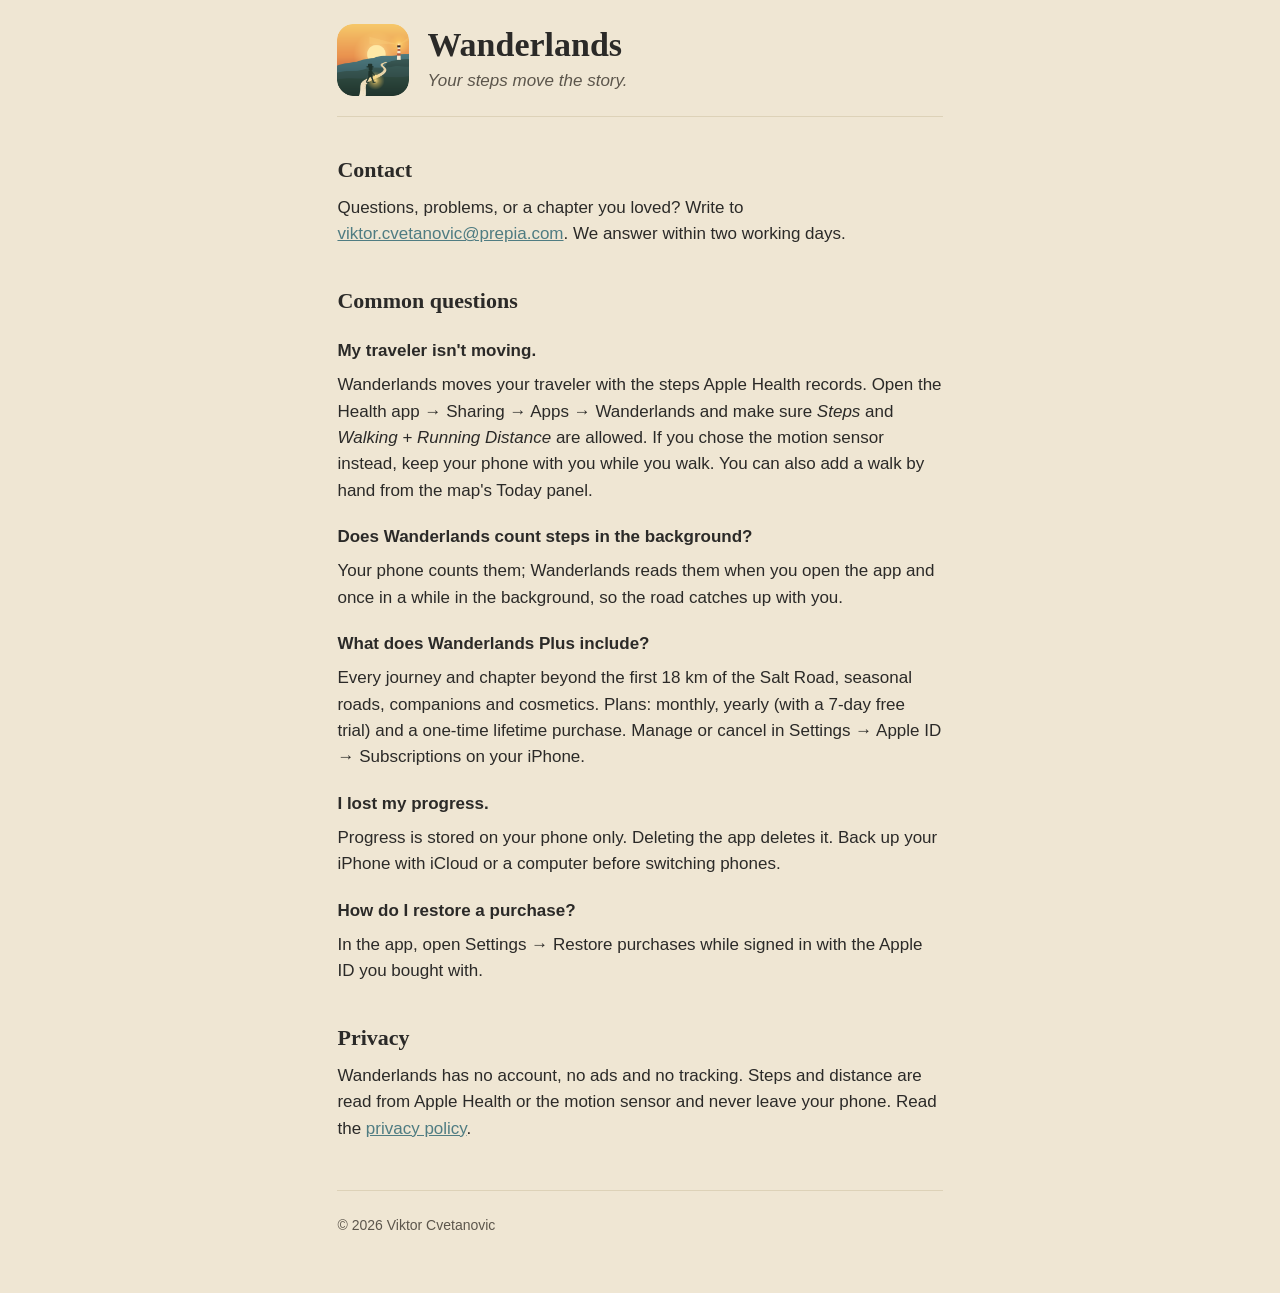
==== index.html @ bd942273 "Wanderlands support page and privacy policy Co-Authored-By: Claude Fable 5.1 <noreply@anthropic.com>" ====
<!doctype html>
<html lang="en">
<head>
  <meta charset="utf-8">
  <meta name="viewport" content="width=device-width, initial-scale=1">
  <title>Wanderlands Support</title>
  <meta name="description" content="Help and contact for Wanderlands: Walking Game.">
  <link rel="icon" href="icon.png">
  <link rel="stylesheet" href="site.css">
</head>
<body>
  <main>
    <header class="hero">
      <img src="icon.png" alt="" width="72" height="72">
      <div>
        <h1>Wanderlands</h1>
        <p class="tagline">Your steps move the story.</p>
      </div>
    </header>

    <section>
      <h2>Contact</h2>
      <p>Questions, problems, or a chapter you loved? Write to <a href="mailto:viktor.cvetanovic@prepia.com">viktor.cvetanovic@prepia.com</a>. We answer within two working days.</p>
    </section>

    <section>
      <h2>Common questions</h2>
      <h3>My traveler isn't moving.</h3>
      <p>Wanderlands moves your traveler with the steps Apple Health records. Open the Health app → Sharing → Apps → Wanderlands and make sure <em>Steps</em> and <em>Walking + Running Distance</em> are allowed. If you chose the motion sensor instead, keep your phone with you while you walk. You can also add a walk by hand from the map's Today panel.</p>
      <h3>Does Wanderlands count steps in the background?</h3>
      <p>Your phone counts them; Wanderlands reads them when you open the app and once in a while in the background, so the road catches up with you.</p>
      <h3>What does Wanderlands Plus include?</h3>
      <p>Every journey and chapter beyond the first 18 km of the Salt Road, seasonal roads, companions and cosmetics. Plans: monthly, yearly (with a 7-day free trial) and a one-time lifetime purchase. Manage or cancel in Settings → Apple ID → Subscriptions on your iPhone.</p>
      <h3>I lost my progress.</h3>
      <p>Progress is stored on your phone only. Deleting the app deletes it. Back up your iPhone with iCloud or a computer before switching phones.</p>
      <h3>How do I restore a purchase?</h3>
      <p>In the app, open Settings → Restore purchases while signed in with the Apple ID you bought with.</p>
    </section>

    <section>
      <h2>Privacy</h2>
      <p>Wanderlands has no account, no ads and no tracking. Steps and distance are read from Apple Health or the motion sensor and never leave your phone. Read the <a href="privacy.html">privacy policy</a>.</p>
    </section>

    <footer>
      <p>© 2026 Viktor Cvetanovic</p>
    </footer>
  </main>
</body>
</html>
---- site.css ----
:root { --bg: #EFE6D3; --surface: #F7F1E4; --line: #DDD2B8; --fg: #2B2A28; --muted: #5C564C; --accent: #B8583A; --link: #4F7C82; }
* { box-sizing: border-box; }
body { margin: 0; background: var(--bg); color: var(--fg); font: 17px/1.55 -apple-system, "Segoe UI", Helvetica, Arial, sans-serif; padding: 24px 20px 48px; }
main { max-width: 64ch; margin: 0 auto; }
.hero { display: flex; align-items: center; gap: 18px; padding-bottom: 20px; border-bottom: 1px solid var(--line); margin-bottom: 8px; }
.hero img { border-radius: 16px; }
h1 { font-family: Georgia, "Times New Roman", serif; font-size: 34px; margin: 0; line-height: 1.1; }
h2 { font-family: Georgia, "Times New Roman", serif; font-size: 22px; margin: 36px 0 8px; }
h3 { font-size: 17px; margin: 20px 0 4px; }
p { margin: 8px 0; }
.tagline { color: var(--muted); font-style: italic; margin: 4px 0 0; }
a { color: var(--link); }
footer { margin-top: 48px; padding-top: 16px; border-top: 1px solid var(--line); color: var(--muted); font-size: 14px; }
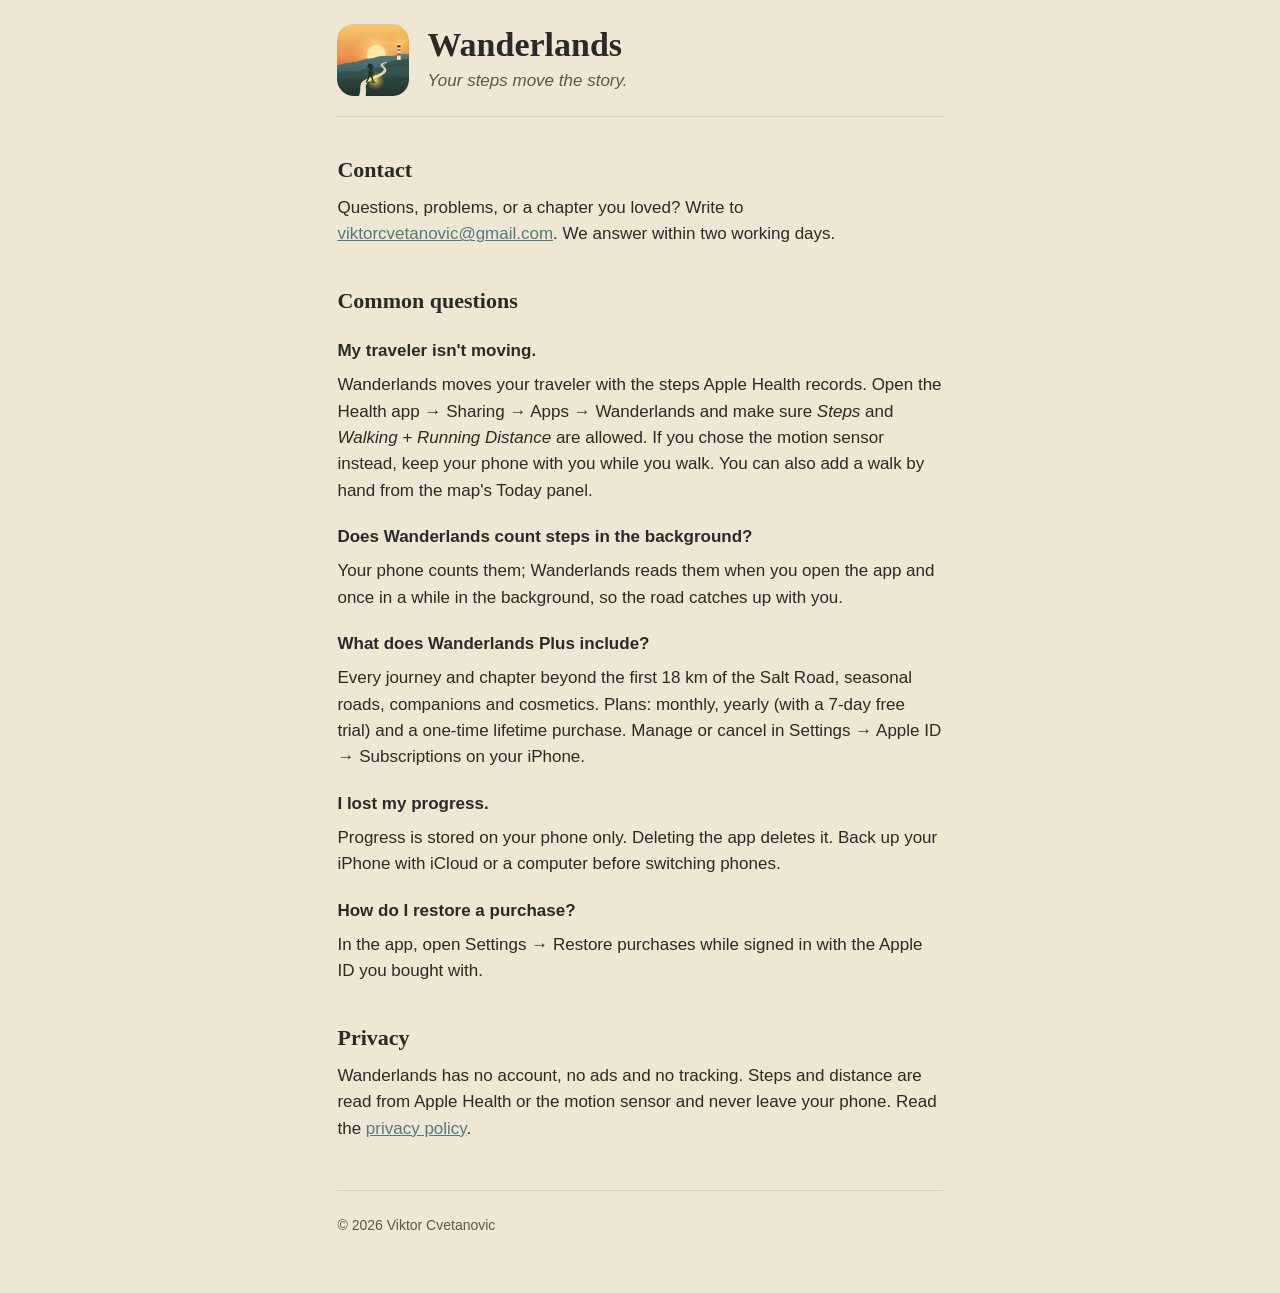
==== commit affbd409: "Use the gmail contact address Co-Authored-By: Claude Fable 5.1 <noreply@anthropic.com>" ====
--- a/index.html
+++ b/index.html
@@ -20,7 +20,7 @@
 
     <section>
       <h2>Contact</h2>
-      <p>Questions, problems, or a chapter you loved? Write to <a href="mailto:viktor.cvetanovic@prepia.com">viktor.cvetanovic@prepia.com</a>. We answer within two working days.</p>
+      <p>Questions, problems, or a chapter you loved? Write to <a href="mailto:viktorcvetanovic@gmail.com">viktorcvetanovic@gmail.com</a>. We answer within two working days.</p>
     </section>
 
     <section>
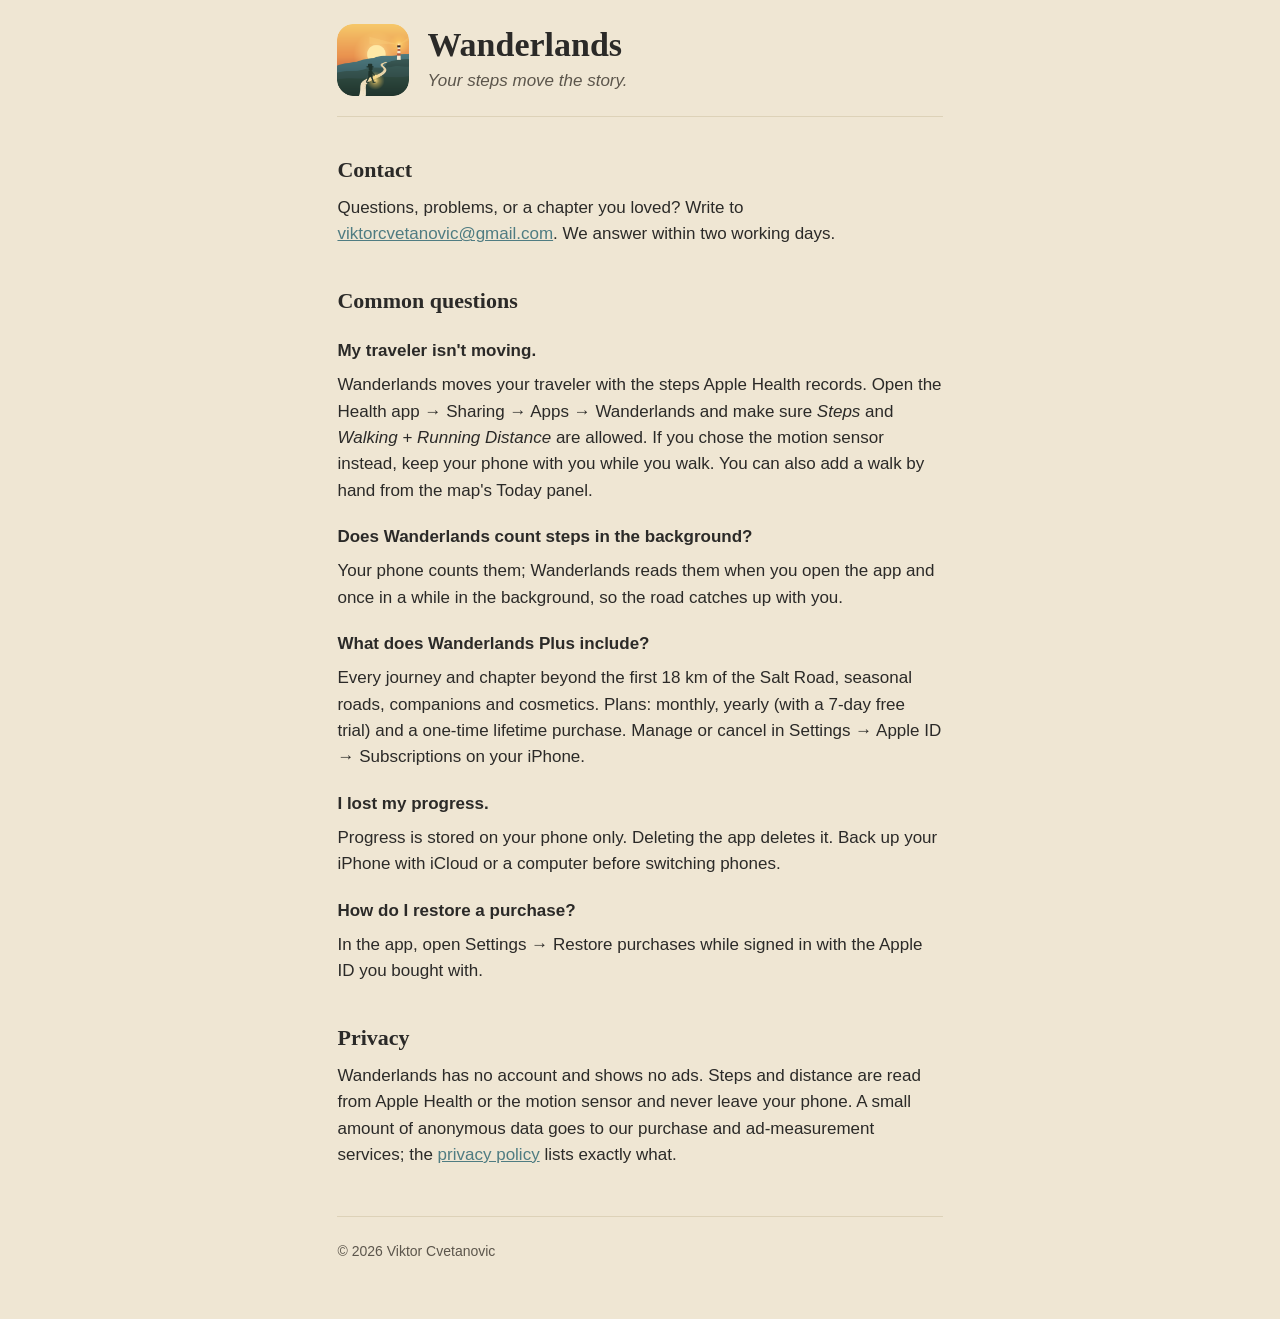
==== commit 52c4d8ff: "Privacy policy: describe RevenueCat, Firebase and Meta data Co-Authored-By: Claude Fable 5.1 <norepl" ====
--- a/index.html
+++ b/index.html
@@ -39,7 +39,7 @@
 
     <section>
       <h2>Privacy</h2>
-      <p>Wanderlands has no account, no ads and no tracking. Steps and distance are read from Apple Health or the motion sensor and never leave your phone. Read the <a href="privacy.html">privacy policy</a>.</p>
+      <p>Wanderlands has no account and shows no ads. Steps and distance are read from Apple Health or the motion sensor and never leave your phone. A small amount of anonymous data goes to our purchase and ad-measurement services; the <a href="privacy.html">privacy policy</a> lists exactly what.</p>
     </section>
 
     <footer>
